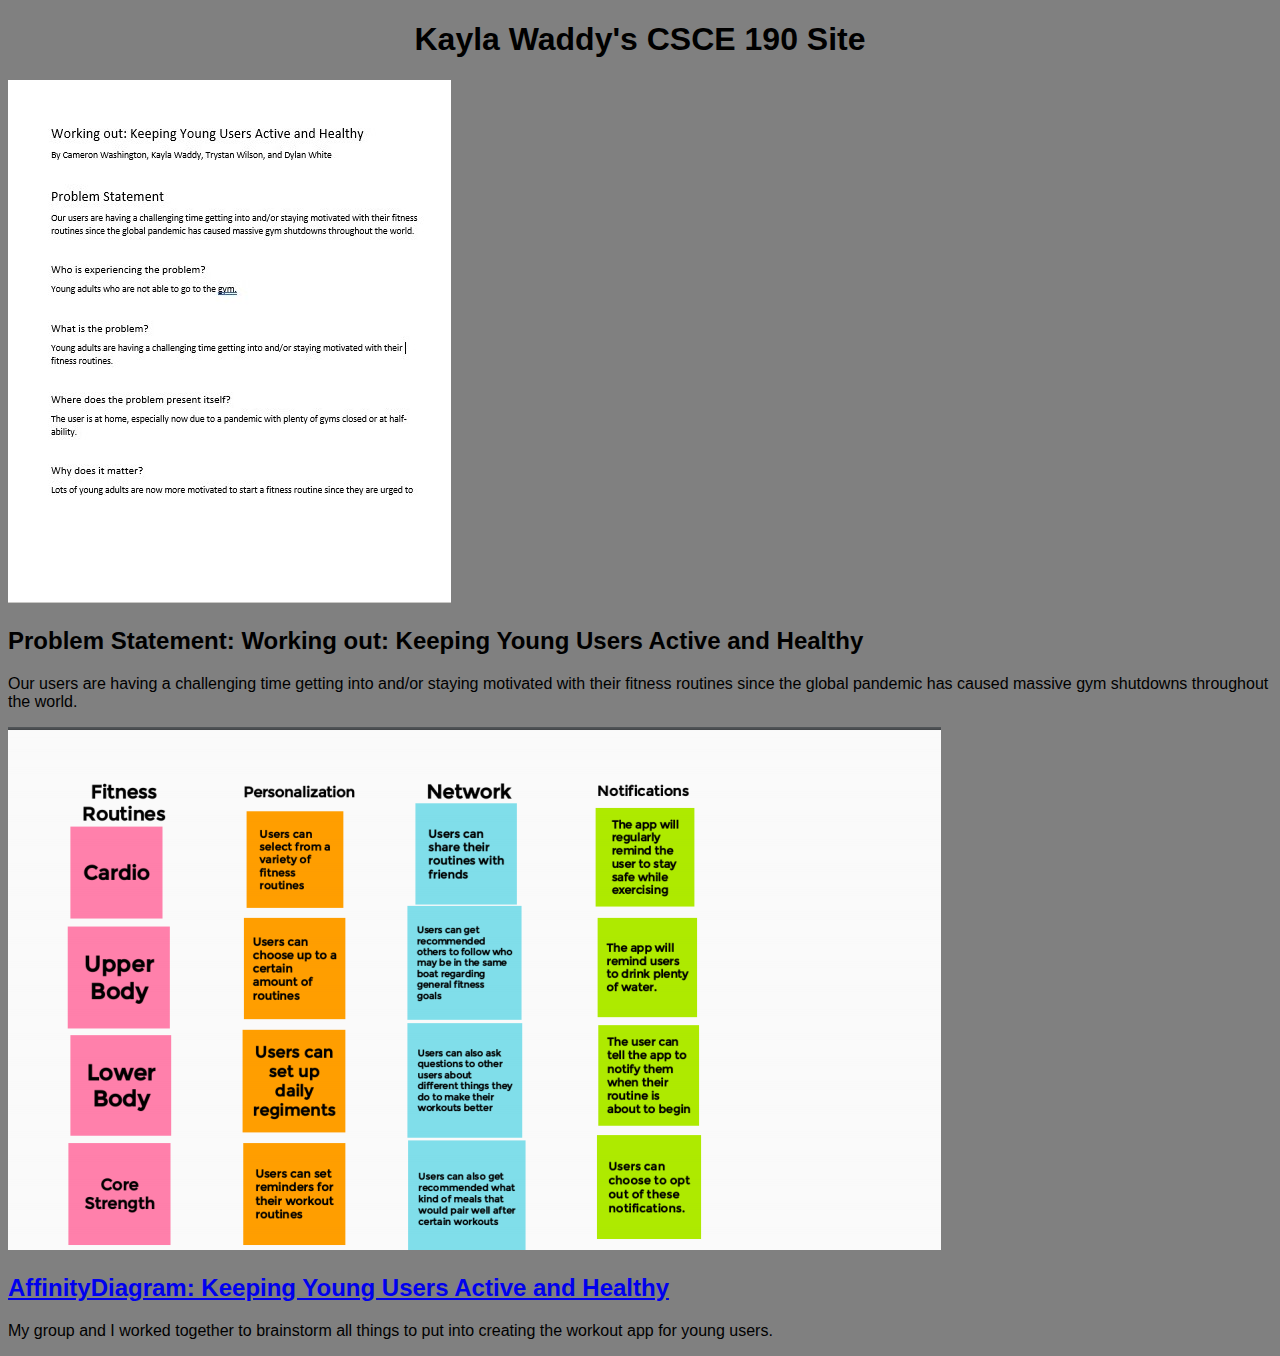
==== index.html @ b3529c0a "Add files via upload" ====
<!DOCTYPE html>
<html>
    <head>
        <title> CSCE 190: Kayla Waddy</title>
        <link rel="stylesheet" href="styles.css">
    </head>
    <body>
        <h1>Kayla Waddy's CSCE 190 Site</h1>
            <section class= "assignment">
            <a href="Files/Problem Statement for Workout App.docx"><img src="Images/ProblemStatement.jpg"></a>
                <section class= "ass-details">
                    <h2>Problem Statement: Working out: Keeping Young Users Active and Healthy </h2>
                    <p>Our users are having a challenging time getting into and/or staying motivated with their fitness routines since the global pandemic has caused massive gym shutdowns throughout the world.
                    </p>
                </section>
            </section>

            <!--Affinity Diagram Assignment-->
            <section class= "assignment">
                <a href="Files/Affinity Diagram.pdf"><img src="Images/Affinity_Diagram.png"></a>
                    <section class= "ass-details">
                        <a href="Files/Affinity Diagram.pdf"><h2>AffinityDiagram: Keeping Young Users Active and Healthy</h2></a>
                        <p>
                            My group and I worked together to brainstorm all things to put into creating the workout app for young users.
                        </p>
                    </section>
            </section> 

        </body>
    </head>
</html>
---- styles.css ----
body {
    background:grey;
    font-family:  Arial, Helvetica, sans-serif;
}

h1 {
    color: black;
    text-align: center;
}
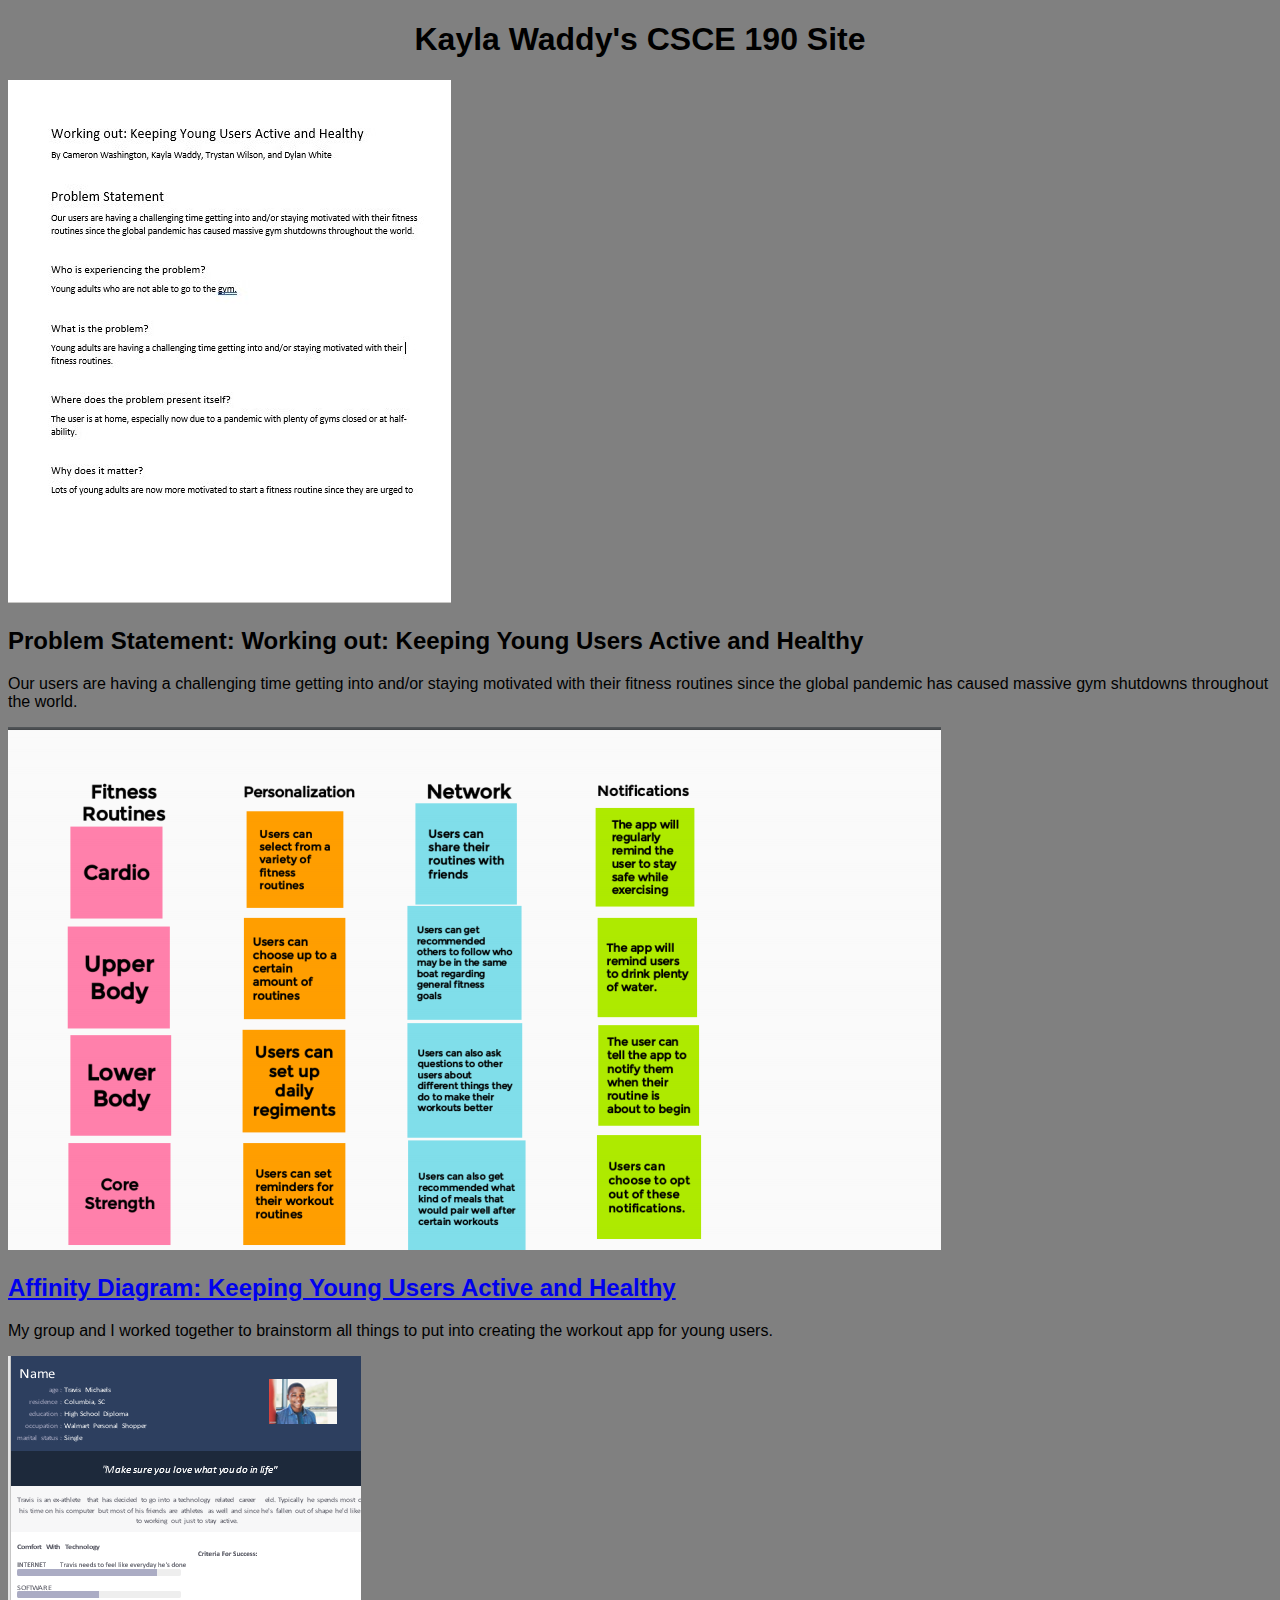
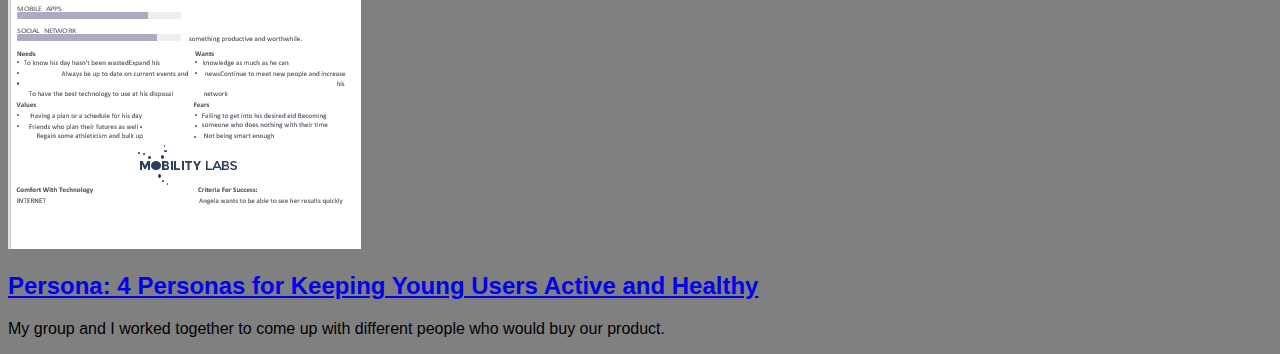
==== commit a38f9df1: "Add files via upload" ====
--- a/index.html
+++ b/index.html
@@ -19,13 +19,24 @@
             <section class= "assignment">
                 <a href="Files/Affinity Diagram.pdf"><img src="Images/Affinity_Diagram.png"></a>
                     <section class= "ass-details">
-                        <a href="Files/Affinity Diagram.pdf"><h2>AffinityDiagram: Keeping Young Users Active and Healthy</h2></a>
+                        <a href="Files/Affinity Diagram.pdf"><h2>Affinity Diagram: Keeping Young Users Active and Healthy</h2></a>
                         <p>
                             My group and I worked together to brainstorm all things to put into creating the workout app for young users.
                         </p>
                     </section>
             </section> 
 
+
+            <!--Persona Assignment-->
+            <section class="assignment">
+                <a href="Files/TeamVanillaPersonas.pdf"><img src="Images/TeamVanillaPersona.png"></a>
+                <section class="ass-details">
+                    <a href="Files/TeamVanillaPersonas.pdf"><h2>Persona: 4 Personas for Keeping Young Users Active and Healthy</h2></a>
+                    <p>
+                        My group and I worked together to come up with different people who  would buy our product.
+                    </p>
+                </section>
+            </section>
         </body>
     </head>
 </html>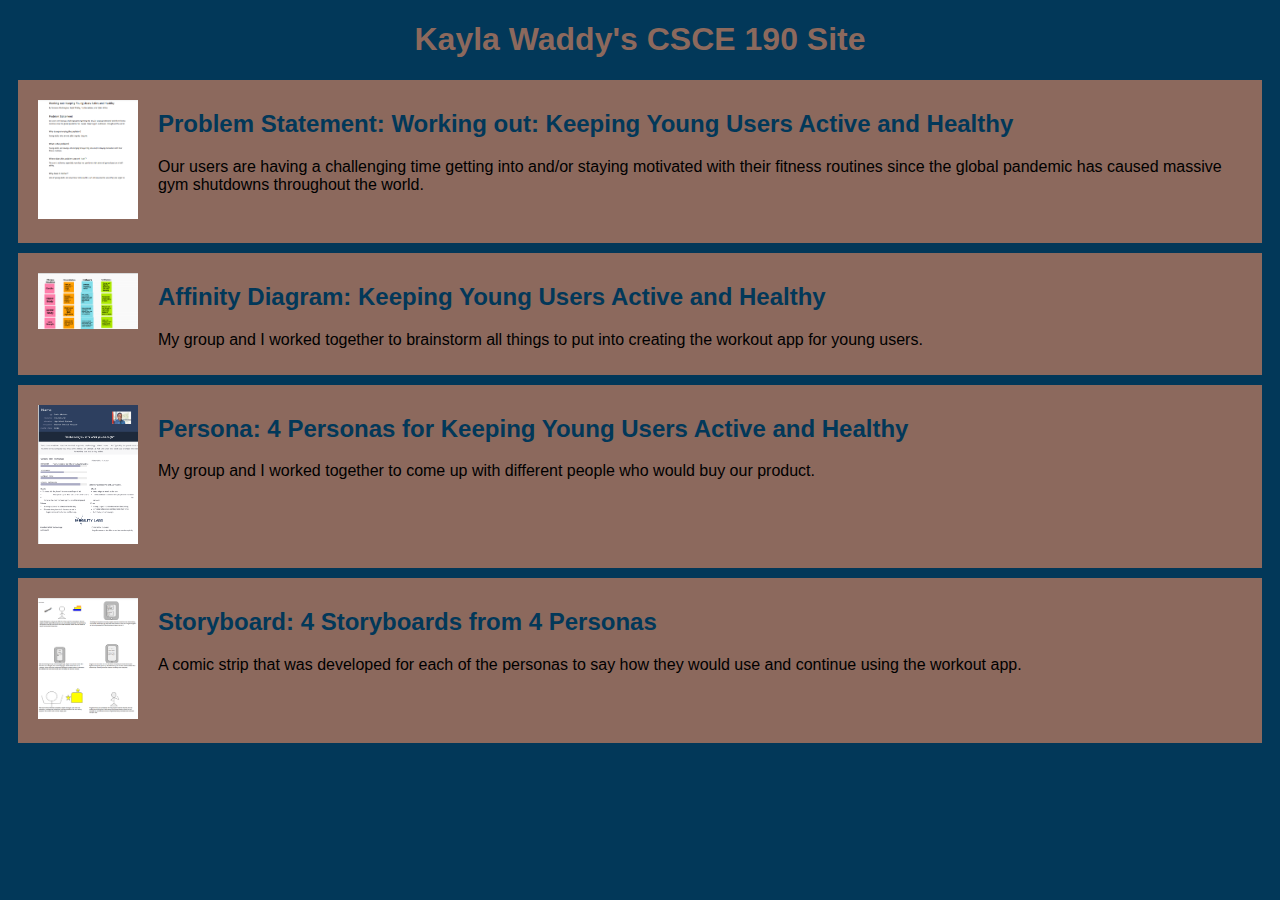
==== commit cb4d4b1a: "Add files via upload" ====
--- a/index.html
+++ b/index.html
@@ -7,9 +7,9 @@
     <body>
         <h1>Kayla Waddy's CSCE 190 Site</h1>
             <section class= "assignment">
-            <a href="Files/Problem Statement for Workout App.docx"><img src="Images/ProblemStatement.jpg"></a>
+            <a href="Files/Problem Statement for Workout App.pdf"><img src="Images/ProbblemStatement.png"></a>
                 <section class= "ass-details">
-                    <h2>Problem Statement: Working out: Keeping Young Users Active and Healthy </h2>
+                    <a href="Files/Problem Statement for Workout App.pdf"><h2>Problem Statement: Working out: Keeping Young Users Active and Healthy </h2></a>
                     <p>Our users are having a challenging time getting into and/or staying motivated with their fitness routines since the global pandemic has caused massive gym shutdowns throughout the world.
                     </p>
                 </section>
@@ -37,6 +37,18 @@
                     </p>
                 </section>
             </section>
+
+            <!--Storyboard Assignment-->
+            <section class="assignment">
+                <a href="Files/Storyboard.pdf"><img src="Images/StoryboardKaylaWaddy.png"></a>
+                <section class="ass-details">
+                    <a href="Files/Storyboard.pdf"><h2>Storyboard: 4 Storyboards from 4 Personas</h2></a>
+                    <p>
+                        A comic strip that was developed for each of the personas to say how they would use and continue using the workout app.
+                    </p>
+                </section>
+            </section>
+
         </body>
     </head>
 </html>--- a/styles.css
+++ b/styles.css
@@ -1,9 +1,23 @@
 body {
-    background:grey;
+    background:#023859;
     font-family:  Arial, Helvetica, sans-serif;
 }
-
+.assignment{
+    display:flex;
+    padding: 10px;
+    margin: 10px;
+    background:#8C695D ;
+}
+.assignment img{
+    width: 100px;
+    padding:10px;
+    margin-right: 10px;
+}
 h1 {
-    color: black;
+    color:#8C695D;
     text-align: center;
+}
+a{
+    text-decoration:none;
+    color: #023859;
 }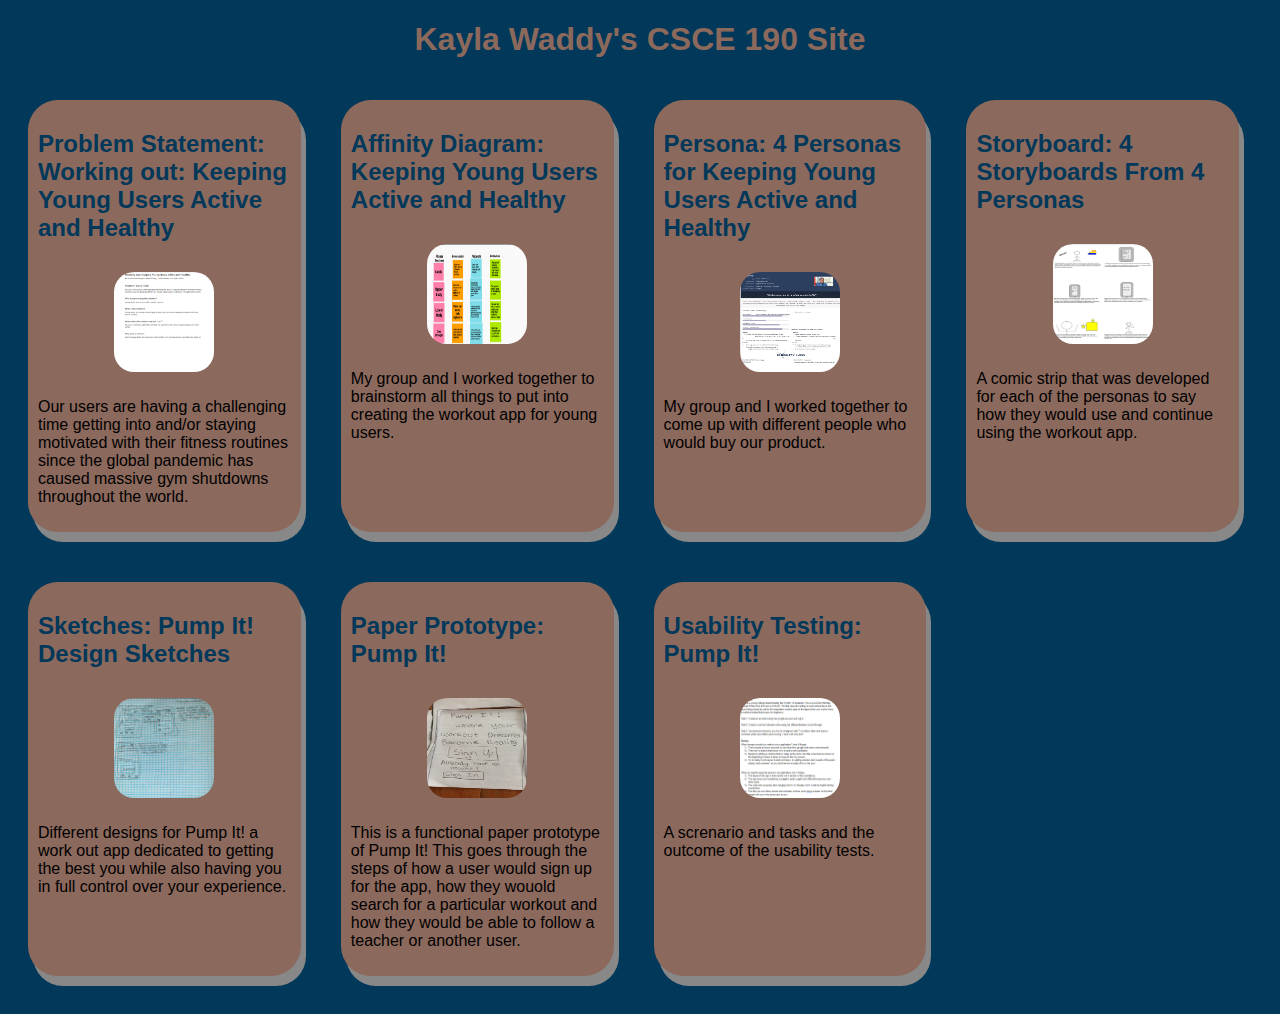
==== commit 107e2333: "Add files via upload" ====
--- a/index.html
+++ b/index.html
@@ -6,10 +6,12 @@
     </head>
     <body>
         <h1>Kayla Waddy's CSCE 190 Site</h1>
+        
+            <div class="assignments">
+            <!-- Problem Statement Assignment-->
             <section class= "assignment">
+                <a href="Files/Problem Statement for Workout App.pdf"><h2>Problem Statement: Working out: Keeping Young Users Active and Healthy </h2></a>
             <a href="Files/Problem Statement for Workout App.pdf"><img src="Images/ProbblemStatement.png"></a>
-                <section class= "ass-details">
-                    <a href="Files/Problem Statement for Workout App.pdf"><h2>Problem Statement: Working out: Keeping Young Users Active and Healthy </h2></a>
                     <p>Our users are having a challenging time getting into and/or staying motivated with their fitness routines since the global pandemic has caused massive gym shutdowns throughout the world.
                     </p>
                 </section>
@@ -17,9 +19,8 @@
 
             <!--Affinity Diagram Assignment-->
             <section class= "assignment">
+                <a href="Files/Affinity Diagram.pdf"><h2>Affinity Diagram: Keeping Young Users Active and Healthy</h2></a>
                 <a href="Files/Affinity Diagram.pdf"><img src="Images/Affinity_Diagram.png"></a>
-                    <section class= "ass-details">
-                        <a href="Files/Affinity Diagram.pdf"><h2>Affinity Diagram: Keeping Young Users Active and Healthy</h2></a>
                         <p>
                             My group and I worked together to brainstorm all things to put into creating the workout app for young users.
                         </p>
@@ -29,9 +30,8 @@
 
             <!--Persona Assignment-->
             <section class="assignment">
+                <a href="Files/TeamVanillaPersonas.pdf"><h2>Persona: 4 Personas for Keeping Young Users Active and Healthy</h2></a>
                 <a href="Files/TeamVanillaPersonas.pdf"><img src="Images/TeamVanillaPersona.png"></a>
-                <section class="ass-details">
-                    <a href="Files/TeamVanillaPersonas.pdf"><h2>Persona: 4 Personas for Keeping Young Users Active and Healthy</h2></a>
                     <p>
                         My group and I worked together to come up with different people who  would buy our product.
                     </p>
@@ -40,15 +40,43 @@
 
             <!--Storyboard Assignment-->
             <section class="assignment">
+                <a href="Files/Storyboard.pdf"><h2>Storyboard: 4 Storyboards From 4 Personas</h2></a>
                 <a href="Files/Storyboard.pdf"><img src="Images/StoryboardKaylaWaddy.png"></a>
-                <section class="ass-details">
-                    <a href="Files/Storyboard.pdf"><h2>Storyboard: 4 Storyboards from 4 Personas</h2></a>
                     <p>
                         A comic strip that was developed for each of the personas to say how they would use and continue using the workout app.
                     </p>
                 </section>
             </section>
 
-        </body>
-    </head>
+            <!--Sketch Assignment-->
+            <section class="assignment">
+                <a href="Files/TeamVanillaCombined.pdf"><h2>Sketches: Pump It! Design Sketches</h2></a>
+                <a href="Files/TeamVanillaCombined.pdf"><img src="Images/SketchKaylaWaddy.png"></a>
+                    <p>
+                        Different designs for Pump It! a work out app dedicated to getting the best you while also having you in full control over your experience.
+                    </p>
+                </section>
+            </section>
+
+            <!--Prototype Assignment-->
+            <section class= "assignment">
+                <a href="https://www.youtube.com/watch?v=nZgP17QeACw"><h2>Paper Prototype: Pump It!</h2></a>
+                <a href="https://www.youtube.com/watch?v=nZgP17QeACw"><img src="Images/PumpIt!-Prototype.png"></a>
+                    <p>
+                        This is a functional paper prototype of Pump It! This goes through the steps of how a user would sign up for the app, how they wouold search for a particular workout and how they would be able to follow a teacher or another user.
+                    </p>
+                </section>
+            </section>
+
+            <!--Usability Testing Script Assignment-->
+            <section class="assignment">
+                <a href="Files/Usability Testing Script_ Pump It!.pdf"><h2>Usability Testing: Pump It!</h2></a>
+                <a href="Files/Usability Testing Script_ Pump It!.pdf"><img src="Images/PumpIt!-Script.png"></a>
+                    <p>
+                        A screnario and tasks and the outcome of the usability tests.
+                    </p>
+                </section>
+            </section>
+        </div>
+    </body>
 </html>--- a/styles.css
+++ b/styles.css
@@ -2,16 +2,28 @@
     background:#023859;
     font-family:  Arial, Helvetica, sans-serif;
 }
+.assignments {
+    display: flex;
+    flex-wrap: wrap;
+}
 .assignment{
-    display:flex;
+    width: 20%;
     padding: 10px;
-    margin: 10px;
+    margin: 20px;
+    margin-bottom: 30px;
     background:#8C695D ;
+    border-radius: 30px;
+    box-shadow: 5px 10px #888888;
+    
 }
 .assignment img{
     width: 100px;
+    height: 100px;
     padding:10px;
     margin-right: 10px;
+    border-radius: 30px;
+    display: block;
+    margin: auto;
 }
 h1 {
     color:#8C695D;
@@ -20,4 +32,7 @@
 a{
     text-decoration:none;
     color: #023859;
+}
+.assignment a:hover {
+    color: white;
 }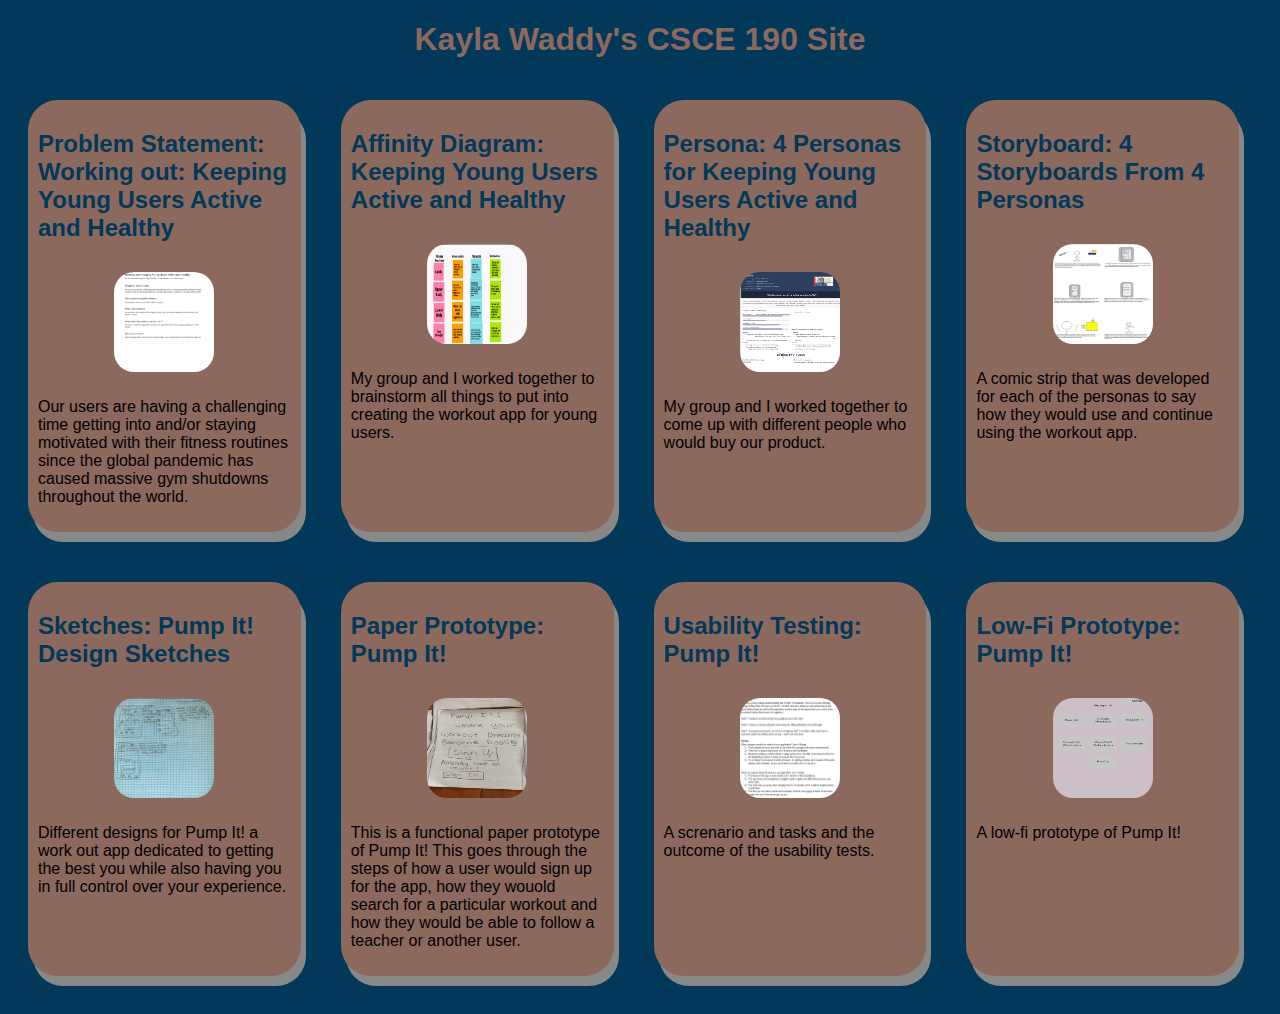
==== commit 5342092c: "Add files via upload" ====
--- a/index.html
+++ b/index.html
@@ -77,6 +77,15 @@
                     </p>
                 </section>
             </section>
+
+            <!--Low-Fi Prototype Assignment-->
+            <section class="assignment">
+                <a href="Files/index.html"><h2>Low-Fi Prototype: Pump It!</h2></a>
+                <a href="Files/index.html"><img src="Images/1 - Main Menu.png"></a>
+                    <p>
+                        A low-fi prototype of Pump It!
+                    </p>
+            </section>
         </div>
     </body>
 </html>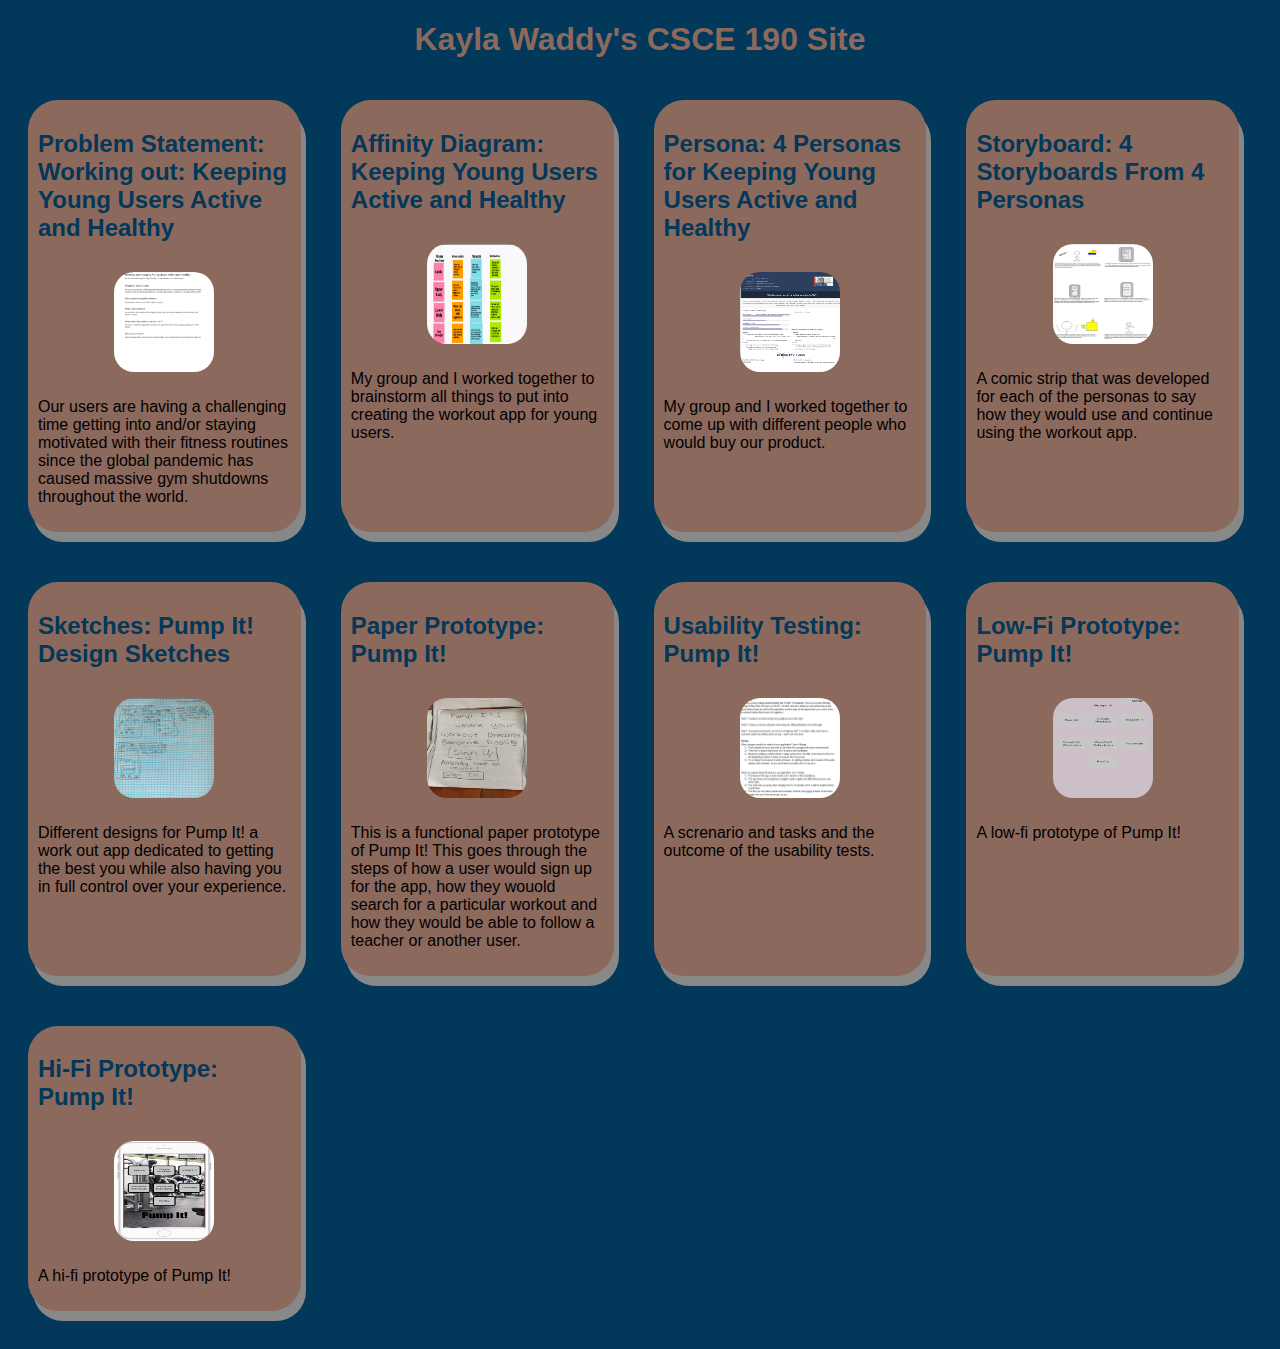
==== commit c0f5b62c: "Add files via upload" ====
--- a/index.html
+++ b/index.html
@@ -80,10 +80,19 @@
 
             <!--Low-Fi Prototype Assignment-->
             <section class="assignment">
-                <a href="Files/index.html"><h2>Low-Fi Prototype: Pump It!</h2></a>
-                <a href="Files/index.html"><img src="Images/1 - Main Menu.png"></a>
+                <a href="Files/PumpIt!LowFi/frame.html"><h2>Low-Fi Prototype: Pump It!</h2></a>
+                <a href="Files/PumpIt!LowFi/frame.html"><img src="Images/1 - Main Menu.png"></a>
                     <p>
                         A low-fi prototype of Pump It!
+                    </p>
+            </section>
+
+            <!--Hi-Fi Prototype Assignment-->
+            <section class="assignment">
+                <a href="Files/Pump It!HiFi/frame.html"><h2>Hi-Fi Prototype: Pump It!</h2></a>
+                <a href="Files/Pump It!HiFi/frame.html"><img src="Images/Hi-FiImage.png"></a>
+                    <p>
+                        A hi-fi prototype of Pump It!
                     </p>
             </section>
         </div>
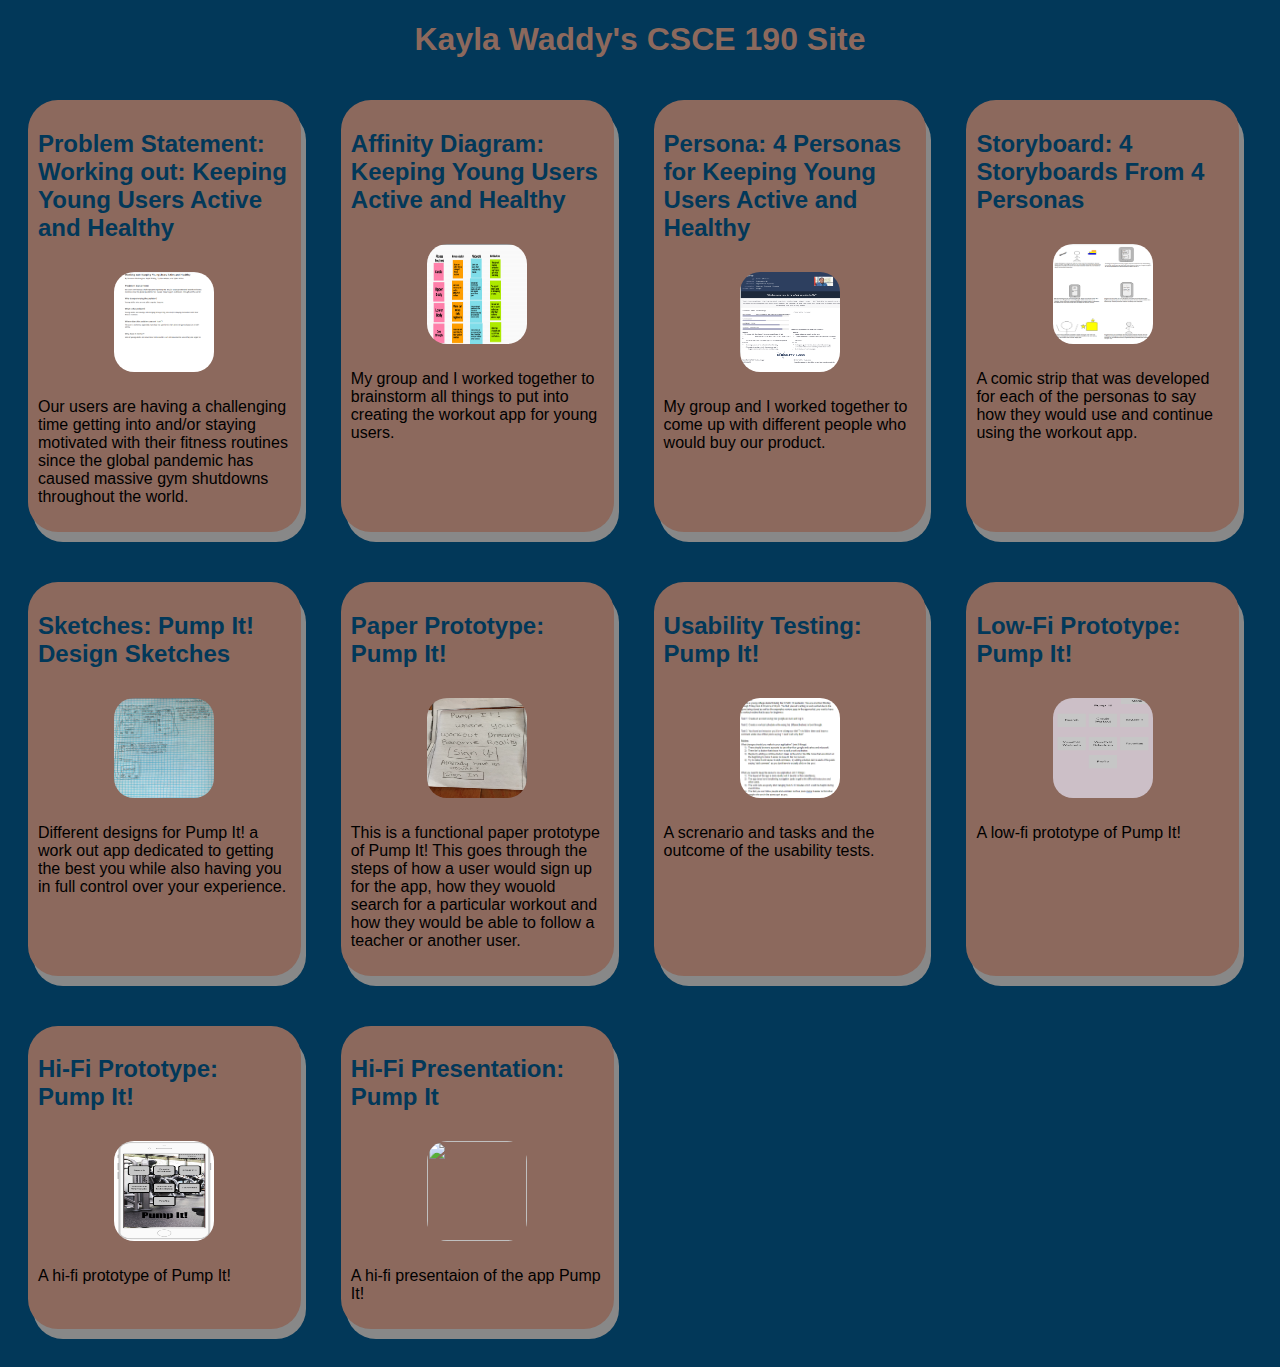
==== commit 3b2695cc: "Add files via upload" ====
--- a/index.html
+++ b/index.html
@@ -95,6 +95,15 @@
                         A hi-fi prototype of Pump It!
                     </p>
             </section>
+
+            <!--Hi-Fi Presentation Assignment-->
+            <section class="assignment">
+                <a href="https://www.youtube.com/watch?v=4JEGTg82w5k&feature=youtu.be"><h2>Hi-Fi Presentation: Pump It</h2></a>
+                <a href="https://www.youtube.com/watch?v=4JEGTg82w5k&feature=youtu.be"><img src="Images/PumpIt!_Presentation.png"></a>
+                    <p>
+                        A hi-fi presentaion of the app Pump It!
+                    </p>
+            </section>
         </div>
     </body>
 </html>